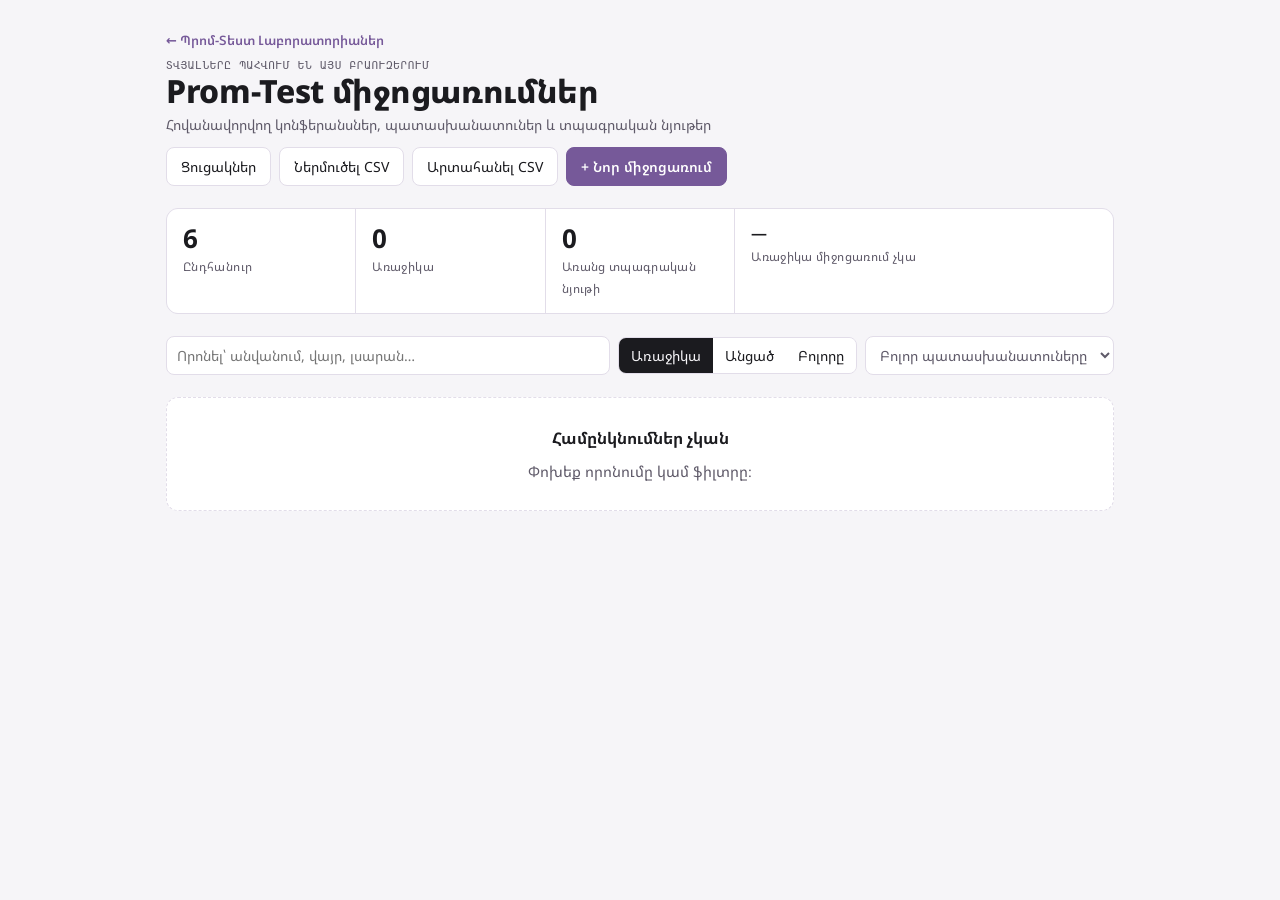
==== events.html @ bbd2d797 "new design page" ====
<!doctype html>
<html lang="hy">
<head>
<meta charset="utf-8">
<meta name="viewport" content="width=device-width,initial-scale=1">
<title>Prom-Test միջոցառումներ</title>
<link rel="preconnect" href="https://fonts.googleapis.com">
<link rel="stylesheet" href="https://fonts.googleapis.com/css2?family=Noto+Sans+Armenian:wght@400;500;600;700;800&family=IBM+Plex+Mono:wght@500&display=swap">
<link rel="stylesheet" href="style.css">
</head>
<body>

<div class="wrap">
  <header>
    <div>
      <a class="brand" href="index.html">← Պրոմ-Տեստ Լաբորատորիաներ</a>
      <div class="mode" id="mode">Բեռնվում է…</div>
      <h1>Prom-Test միջոցառումներ</h1>
      <p class="sub">Հովանավորվող կոնֆերանսներ, պատասխանատուներ և տպագրական նյութեր</p>
    </div>
    <div class="actions">
      <button id="listsBtn" type="button">Ցուցակներ</button>
      <button id="importBtn" type="button">Ներմուծել CSV</button>
      <button id="exportBtn" type="button">Արտահանել CSV</button>
      <button id="addBtn" class="primary" type="button">+ Նոր միջոցառում</button>
      <input id="fileIn" type="file" accept=".csv,text/csv" hidden>
    </div>
  </header>

  <section class="summary" id="summary" aria-label="Ամփոփում"></section>

  <div class="toolbar">
    <input id="q" type="search" placeholder="Որոնել՝ անվանում, վայր, լսարան…" aria-label="Որոնում">
    <div class="seg" role="group" aria-label="Կարգավիճակ">
      <button type="button" data-f="upcoming" aria-pressed="true">Առաջիկա</button>
      <button type="button" data-f="past" aria-pressed="false">Անցած</button>
      <button type="button" data-f="all" aria-pressed="false">Բոլորը</button>
    </div>
    <select id="person" aria-label="Պատասխանատու"><option value="">Բոլոր պատասխանատուները</option></select>
  </div>

  <main id="list"></main>
</div>

<div class="overlay" id="overlay" hidden>
  <form class="panel" id="form" novalidate>
    <div class="row"><h3 id="formTitle">Նոր միջոցառում</h3><button type="button" id="closeBtn" aria-label="Փակել">✕</button></div>
    <label>Միջոցառման անվանում *<input id="f_name" required></label>
    <div class="grid2">
      <label>Սկիզբ *<input id="f_start" type="date" required></label>
      <label>Ավարտ (եթե մի քանի օր է)<input id="f_end" type="date"></label>
      <label>Ժամ<input id="f_time" placeholder="օր.՝ 10:00"></label>
      <label>Գրանցման ամսաթիվ<input id="f_reg" type="date"></label>
      <label>Կազմակերպություն<select id="f_org"></select></label>
      <label>Ներկայացման ձևաչափ<select id="f_format"></select></label>
      <label>Վայր<input id="f_location" list="dl_location"></label>
      <label>Պատասխանատու<select id="f_resp"></select></label>
    </div>
    <label>Թիրախային լսարան<textarea id="f_aud" rows="2"></textarea></label>
    <div class="field" role="group" aria-labelledby="matLbl"><span id="matLbl">Տպագրական նյութեր</span><div id="f_mat" class="checks"></div></div>
    <label>Նշումներ<textarea id="f_notes" rows="3"></textarea></label>
    <datalist id="dl_location"></datalist>
    <div id="confirmBox" class="confirm" hidden>Ջնջե՞լ այս միջոցառումը։ <button type="button" id="yesDel" class="danger">Այո, ջնջել</button><button type="button" id="noDel">Չեղարկել</button></div>
    <div class="row">
      <button type="button" id="delBtn" class="danger" hidden>Ջնջել</button>
      <span></span>
      <div class="actions"><button type="button" id="cancelBtn">Չեղարկել</button><button type="submit" id="saveBtn" class="primary">Պահպանել</button></div>
    </div>
  </form>
</div>
<div class="overlay" id="listsOverlay" hidden>
  <div class="panel" role="dialog" aria-labelledby="listsTitle">
    <div class="row"><h3 id="listsTitle">Ցուցակներ</h3><button type="button" id="listsClose" aria-label="Փակել">✕</button></div>
    <p class="hint">Այս անունները հայտնվում են միջոցառման ձևում՝ ընտրելու համար։ Փոփոխությունները պահպանվում են անմիջապես։</p>
    <div id="listsBody" style="display:grid;gap:16px"></div>
    <button type="button" id="harvestBtn">Ավելացնել միջոցառումներում արդեն օգտագործված անունները</button>
  </div>
</div>
<div class="toast" id="toast" hidden></div>

<script src="data.js"></script>
<script src="app.js"></script>
</body>
</html>
---- style.css ----
/* Layout: one working column — summary strip, toolbar, month-grouped timeline; edit panel slides over */
:root{
  /* Prom-Test brand: logo purple #765999, charcoal #1b1b1b, dot grey */
  --bg:#f6f5f8; --surface:#ffffff; --ink:#1b1b1f; --muted:#5f5a69; --line:#e2dde9;
  --accent:#765999; --accent-ink:#ffffff; --accent-soft:#efe9f6;
  --ok:#1f7a55; --ok-soft:#e1f2ea; --warn:#9a5b00; --warn-soft:#fbefd9; --past:#8d8896;
  --f-display:"Noto Sans Armenian","Arial Black",system-ui,sans-serif;
  --f-body:"Noto Sans Armenian","Segoe UI",system-ui,sans-serif;
  --f-mono:"IBM Plex Mono",ui-monospace,Menlo,monospace;
}
@media (prefers-color-scheme: dark){:root:not([data-theme="light"]){
  --bg:#141218; --surface:#1d1a23; --ink:#ecebf0; --muted:#a39dae; --line:#302b39;
  --accent:#b59bd8; --accent-ink:#1a1222; --accent-soft:#2e2540;
  --ok:#5fc797; --ok-soft:#173327; --warn:#e9b25a; --warn-soft:#3a2c14; --past:#77727f; color-scheme:dark}}
:root[data-theme="dark"]{
  --bg:#141218; --surface:#1d1a23; --ink:#ecebf0; --muted:#a39dae; --line:#302b39;
  --accent:#b59bd8; --accent-ink:#1a1222; --accent-soft:#2e2540;
  --ok:#5fc797; --ok-soft:#173327; --warn:#e9b25a; --warn-soft:#3a2c14; --past:#77727f; color-scheme:dark}
*{box-sizing:border-box}
[hidden]{display:none!important}
html,body{margin:0}
body{background:var(--bg);color:var(--ink);font-family:var(--f-body);font-size:15px;line-height:1.5}
.wrap{max-width:980px;margin:0 auto;padding-inline:16px;padding-block:28px 64px;display:grid;gap:22px}
header{display:flex;flex-wrap:wrap;align-items:flex-end;justify-content:space-between;gap:12px}
h1{font-family:var(--f-display);font-weight:800;letter-spacing:-.01em;font-size:clamp(24px,4vw,32px);margin:0;line-height:1.15;text-wrap:balance}
.sub{color:var(--muted);margin:4px 0 0;font-size:14px}
.mode{font-family:var(--f-mono);font-size:11px;letter-spacing:.06em;text-transform:uppercase;color:var(--muted)}
.actions{display:flex;flex-wrap:wrap;gap:8px}
button,.btn{font:inherit;font-size:14px;border-radius:8px;border:1px solid var(--line);background:var(--surface);color:var(--ink);padding:8px 14px;cursor:pointer}
button:hover,.btn:hover{border-color:var(--muted)}
button:focus-visible,input:focus-visible,select:focus-visible,textarea:focus-visible{outline:2px solid var(--accent);outline-offset:2px}
.primary{background:var(--accent);color:var(--accent-ink);border-color:var(--accent);font-weight:600}
.primary:hover{border-color:var(--ink)}
.danger{color:var(--accent);border-color:var(--accent)}
.summary{display:grid;grid-template-columns:repeat(auto-fit,minmax(150px,1fr));gap:1px;background:var(--line);border:1px solid var(--line);border-radius:12px;overflow:hidden}
.stat{background:var(--surface);padding:14px 16px;min-width:0}
.stat b{display:block;font-size:26px;font-variant-numeric:tabular-nums;line-height:1.2}
.stat span{font-size:12px;color:var(--muted);letter-spacing:.03em}
.stat.next{grid-column:span 2}
.stat.next b{font-size:16px;font-weight:600;line-height:1.35}
@media (max-width:520px){.stat.next{grid-column:1/-1}}
.toolbar{display:flex;flex-wrap:wrap;gap:8px;align-items:center}
.toolbar input[type=search]{flex:1 1 220px;min-width:0}
input,select,textarea{font:inherit;font-size:14px;color:var(--ink);background:var(--surface);border:1px solid var(--line);border-radius:8px;padding:8px 10px;width:100%}
.toolbar select{width:auto}
.seg{display:inline-flex;border:1px solid var(--line);border-radius:8px;overflow:hidden}
.seg button{border:0;border-radius:0;padding:7px 12px}
.seg button[aria-pressed=true]{background:var(--ink);color:var(--bg)}
.month{display:grid;gap:8px}
.month h2{font-family:var(--f-display);font-size:17px;margin:6px 0 0;display:flex;gap:8px;align-items:baseline}
.month h2 small{font-family:var(--f-body);font-size:12px;color:var(--muted);font-weight:400}
.ev{display:grid;grid-template-columns:64px 1fr auto;gap:14px;align-items:start;background:var(--surface);border:1px solid var(--line);border-radius:10px;padding:12px 14px;cursor:pointer;text-align:left;width:100%}
.ev:hover{border-color:var(--muted)}
.ev.past{opacity:.72}
.date{text-align:center;border-right:1px solid var(--line);padding-right:12px}
.date b{display:block;font-size:22px;line-height:1.1;font-variant-numeric:tabular-nums}
.date span{font-size:12px;color:var(--muted)}
.body{min-width:0;display:grid;gap:4px}
.title{font-weight:600;font-size:15.5px;line-height:1.35}
.meta{color:var(--muted);font-size:13px;display:flex;flex-wrap:wrap;gap:4px 14px}
.chips{display:flex;flex-wrap:wrap;gap:6px;margin-top:2px}
.chip{font-size:12px;border-radius:999px;padding:2px 9px;background:var(--bg);border:1px solid var(--line);color:var(--muted)}
.chip.warn{background:var(--warn-soft);color:var(--warn);border-color:transparent}
.state{font-size:12px;font-weight:600;border-radius:6px;padding:3px 8px;white-space:nowrap}
.state.up{background:var(--accent-soft);color:var(--accent)}
.state.now{background:var(--ok-soft);color:var(--ok)}
.state.past{color:var(--past);border:1px solid var(--line)}
@media (max-width:560px){.ev{grid-template-columns:52px 1fr}.ev .state{grid-column:2;justify-self:start}}
.empty{background:var(--surface);border:1px dashed var(--line);border-radius:12px;padding:28px 20px;text-align:center;color:var(--muted);display:grid;gap:10px;justify-items:center}
.empty strong{color:var(--ink);font-size:16px}
.overlay{position:fixed;inset:0;background:rgb(10 12 20 / .45);display:flex;justify-content:flex-end;z-index:10}
.panel{background:var(--surface);width:min(520px,100%);height:100%;overflow:auto;padding:20px 20px calc(24px + env(safe-area-inset-bottom,0px));display:grid;gap:14px;align-content:start;border-left:1px solid var(--line)}
.panel h3{font-family:var(--f-display);margin:0;font-size:20px}
.grid2{display:grid;grid-template-columns:1fr 1fr;gap:12px}
@media (max-width:440px){.grid2{grid-template-columns:1fr}}
label{display:grid;gap:4px;font-size:12.5px;color:var(--muted);letter-spacing:.02em}
.row{display:flex;flex-wrap:wrap;gap:8px;justify-content:space-between;align-items:center}
.confirm{background:var(--accent-soft);border-radius:8px;padding:10px 12px;display:flex;flex-wrap:wrap;gap:8px;align-items:center;font-size:14px}
.toast{position:fixed;left:50%;transform:translateX(-50%);bottom:calc(20px + env(safe-area-inset-bottom,0px));background:var(--ink);color:var(--bg);padding:10px 16px;border-radius:8px;font-size:14px;z-index:20;max-width:calc(100% - 32px)}
.hint{font-size:12.5px;color:var(--muted)}
.field{display:grid;gap:6px;font-size:12.5px;color:var(--muted);letter-spacing:.02em}
.checks{display:flex;flex-wrap:wrap;gap:8px 16px}
select:has(option[value=""]:checked){color:var(--muted)}
select option{color:var(--ink)}
.check{display:flex;align-items:center;gap:6px;font-size:14px;color:var(--ink);letter-spacing:0;cursor:pointer}
.check input{width:auto;margin:0;accent-color:var(--accent)}
.chip.edit{display:inline-flex;align-items:center;gap:2px;color:var(--ink);font-size:13px;padding:3px 4px 3px 10px}
.chip.edit button{border:0;background:none;padding:0 6px;font-size:12px;color:var(--muted);line-height:1.4;border-radius:999px}
.chip.edit button:hover{color:var(--accent)}
.listsec{display:grid;gap:10px;border-top:1px solid var(--line);padding-top:14px}
.listsec h4{margin:0;font-size:14.5px;display:flex;gap:8px;align-items:baseline}
.listsec h4 small{font-weight:400;color:var(--muted);font-size:12px}
.addrow{display:flex;gap:8px}
.addrow input{flex:1;min-width:0}

/* ---------- brand link + start page ---------- */
.brand{display:inline-block;font-size:13px;font-weight:600;color:var(--accent);text-decoration:none;margin-bottom:6px}
.brand:hover{text-decoration:underline}
.start{min-height:100vh;display:grid;align-content:center;padding-inline:16px;padding-block:48px}
.start-card{max-width:640px;margin:0 auto;width:100%;display:grid;gap:18px}
.lab{font-family:var(--f-display);font-size:clamp(18px,3vw,22px);font-weight:700;color:var(--accent)}
.logo-box{background:#ffffff;border:1px solid var(--line);border-left:6px solid #765999;border-radius:12px;padding:16px 20px;justify-self:start;width:fit-content;max-width:100%}
.logo-box img{display:block;height:auto;width:min(340px,100%)}
.lab-mark{width:40px;height:40px;border-radius:10px;background:var(--accent);color:var(--accent-ink);display:grid;place-items:center;font-family:var(--f-mono);font-size:15px;flex:none}
.start h1{font-size:clamp(30px,6vw,46px)}
.start .sub{font-size:16px;max-width:52ch}
.rule{height:2px;width:56px;background:var(--accent);margin-block:2px}
.start-stats{display:flex;flex-wrap:wrap;gap:24px;font-size:13px;color:var(--muted)}
.start-stats b{display:block;font-size:24px;color:var(--ink);font-variant-numeric:tabular-nums}
.enter{justify-self:start;display:inline-flex;align-items:center;gap:10px;padding:12px 22px;font-size:16px;border-radius:10px;text-decoration:none}
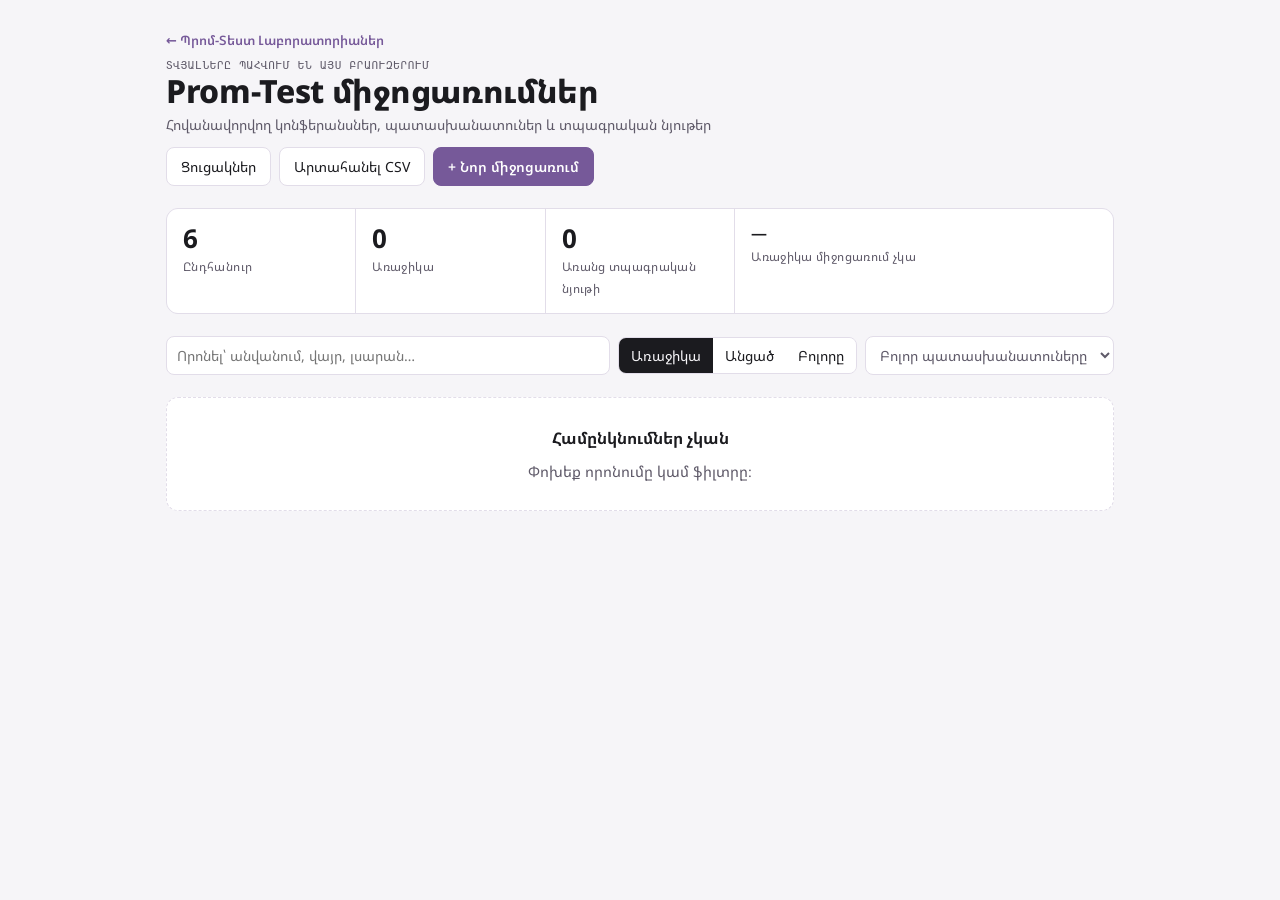
==== commit 1a99d809: "new style of pages" ====
--- a/events.html
+++ b/events.html
@@ -20,10 +20,8 @@
     </div>
     <div class="actions">
       <button id="listsBtn" type="button">Ցուցակներ</button>
-      <button id="importBtn" type="button">Ներմուծել CSV</button>
       <button id="exportBtn" type="button">Արտահանել CSV</button>
       <button id="addBtn" class="primary" type="button">+ Նոր միջոցառում</button>
-      <input id="fileIn" type="file" accept=".csv,text/csv" hidden>
     </div>
   </header>
 
@@ -47,19 +45,18 @@
     <div class="row"><h3 id="formTitle">Նոր միջոցառում</h3><button type="button" id="closeBtn" aria-label="Փակել">✕</button></div>
     <label>Միջոցառման անվանում *<input id="f_name" required></label>
     <div class="grid2">
-      <label>Սկիզբ *<input id="f_start" type="date" required></label>
-      <label>Ավարտ (եթե մի քանի օր է)<input id="f_end" type="date"></label>
+      <label>Սկիզբ *<input id="f_start" class="date-in" placeholder="օր.ամիս.տարի" inputmode="numeric" autocomplete="off" required></label>
+      <label>Ավարտ (եթե մի քանի օր է)<input id="f_end" class="date-in" placeholder="օր.ամիս.տարի" inputmode="numeric" autocomplete="off"></label>
       <label>Ժամ<input id="f_time" placeholder="օր.՝ 10:00"></label>
-      <label>Գրանցման ամսաթիվ<input id="f_reg" type="date"></label>
+      <label>Գրանցման ամսաթիվ<input id="f_reg" class="date-in" placeholder="օր.ամիս.տարի" inputmode="numeric" autocomplete="off"></label>
       <label>Կազմակերպություն<select id="f_org"></select></label>
       <label>Ներկայացման ձևաչափ<select id="f_format"></select></label>
-      <label>Վայր<input id="f_location" list="dl_location"></label>
+      <label>Վայր<input id="f_location" autocomplete="off" placeholder="Գրեք վայրը"></label>
       <label>Պատասխանատու<select id="f_resp"></select></label>
     </div>
     <label>Թիրախային լսարան<textarea id="f_aud" rows="2"></textarea></label>
     <div class="field" role="group" aria-labelledby="matLbl"><span id="matLbl">Տպագրական նյութեր</span><div id="f_mat" class="checks"></div></div>
     <label>Նշումներ<textarea id="f_notes" rows="3"></textarea></label>
-    <datalist id="dl_location"></datalist>
     <div id="confirmBox" class="confirm" hidden>Ջնջե՞լ այս միջոցառումը։ <button type="button" id="yesDel" class="danger">Այո, ջնջել</button><button type="button" id="noDel">Չեղարկել</button></div>
     <div class="row">
       <button type="button" id="delBtn" class="danger" hidden>Ջնջել</button>
--- a/style.css
+++ b/style.css
@@ -68,8 +68,10 @@
 @media (max-width:560px){.ev{grid-template-columns:52px 1fr}.ev .state{grid-column:2;justify-self:start}}
 .empty{background:var(--surface);border:1px dashed var(--line);border-radius:12px;padding:28px 20px;text-align:center;color:var(--muted);display:grid;gap:10px;justify-items:center}
 .empty strong{color:var(--ink);font-size:16px}
-.overlay{position:fixed;inset:0;background:rgb(10 12 20 / .45);display:flex;justify-content:flex-end;z-index:10}
-.panel{background:var(--surface);width:min(520px,100%);height:100%;overflow:auto;padding:20px 20px calc(24px + env(safe-area-inset-bottom,0px));display:grid;gap:14px;align-content:start;border-left:1px solid var(--line)}
+.overlay{position:fixed;inset:0;background:rgb(20 12 35 / .45);backdrop-filter:blur(2px);display:flex;justify-content:center;align-items:center;padding:24px 16px;z-index:10}
+.panel{background:var(--surface);width:min(620px,100%);max-height:calc(100vh - 48px);overflow:auto;padding:22px 24px calc(24px + env(safe-area-inset-bottom,0px));display:grid;gap:14px;align-content:start;border:1px solid var(--line);border-radius:16px;
+  box-shadow:0 2px 6px rgb(30 15 60 / .10),0 24px 64px rgb(30 15 60 / .28)}
+@media (prefers-reduced-motion:no-preference){.overlay:not([hidden]) .panel{animation:pop .18s ease-out}@keyframes pop{from{transform:translateY(10px) scale(.98)}to{transform:none}}}
 .panel h3{font-family:var(--f-display);margin:0;font-size:20px}
 .grid2{display:grid;grid-template-columns:1fr 1fr;gap:12px}
 @media (max-width:440px){.grid2{grid-template-columns:1fr}}
@@ -108,3 +110,19 @@
 .start-stats{display:flex;flex-wrap:wrap;gap:24px;font-size:13px;color:var(--muted)}
 .start-stats b{display:block;font-size:24px;color:var(--ink);font-variant-numeric:tabular-nums}
 .enter{justify-self:start;display:inline-flex;align-items:center;gap:10px;padding:12px 22px;font-size:16px;border-radius:10px;text-decoration:none}
+
+/* ---------- date picker ---------- */
+.panel label{position:relative}
+.dp{position:absolute;top:100%;left:0;z-index:30;margin-top:4px;background:var(--surface);border:1px solid var(--line);border-radius:10px;box-shadow:0 12px 32px rgb(20 10 40 / .22);padding:10px;width:272px;max-width:calc(100vw - 48px);color:var(--ink);letter-spacing:0;font-size:14px}
+.grid2>label:nth-child(even) .dp{left:auto;right:0}
+.dp-h{display:flex;align-items:center;justify-content:space-between;margin-bottom:6px}
+.dp-h b{font-weight:600}
+.dp-nav{border:0;background:none;font-size:20px;line-height:1;padding:4px 12px}
+.dp-g{display:grid;grid-template-columns:repeat(7,1fr);gap:2px;text-align:center}
+.dp-g i{font-style:normal;font-size:11px;color:var(--muted);padding:4px 0}
+.dp-d{border:0;background:none;padding:7px 0;border-radius:6px;font-size:13px;font-variant-numeric:tabular-nums;color:var(--ink)}
+.dp-d:hover{background:var(--accent-soft)}
+.dp-d.today{box-shadow:inset 0 0 0 1px var(--accent);font-weight:600}
+.dp-d.sel{background:var(--accent);color:var(--accent-ink)}
+.dp-f{display:flex;justify-content:space-between;margin-top:8px}
+.dp-f button{font-size:12.5px;padding:5px 10px}
